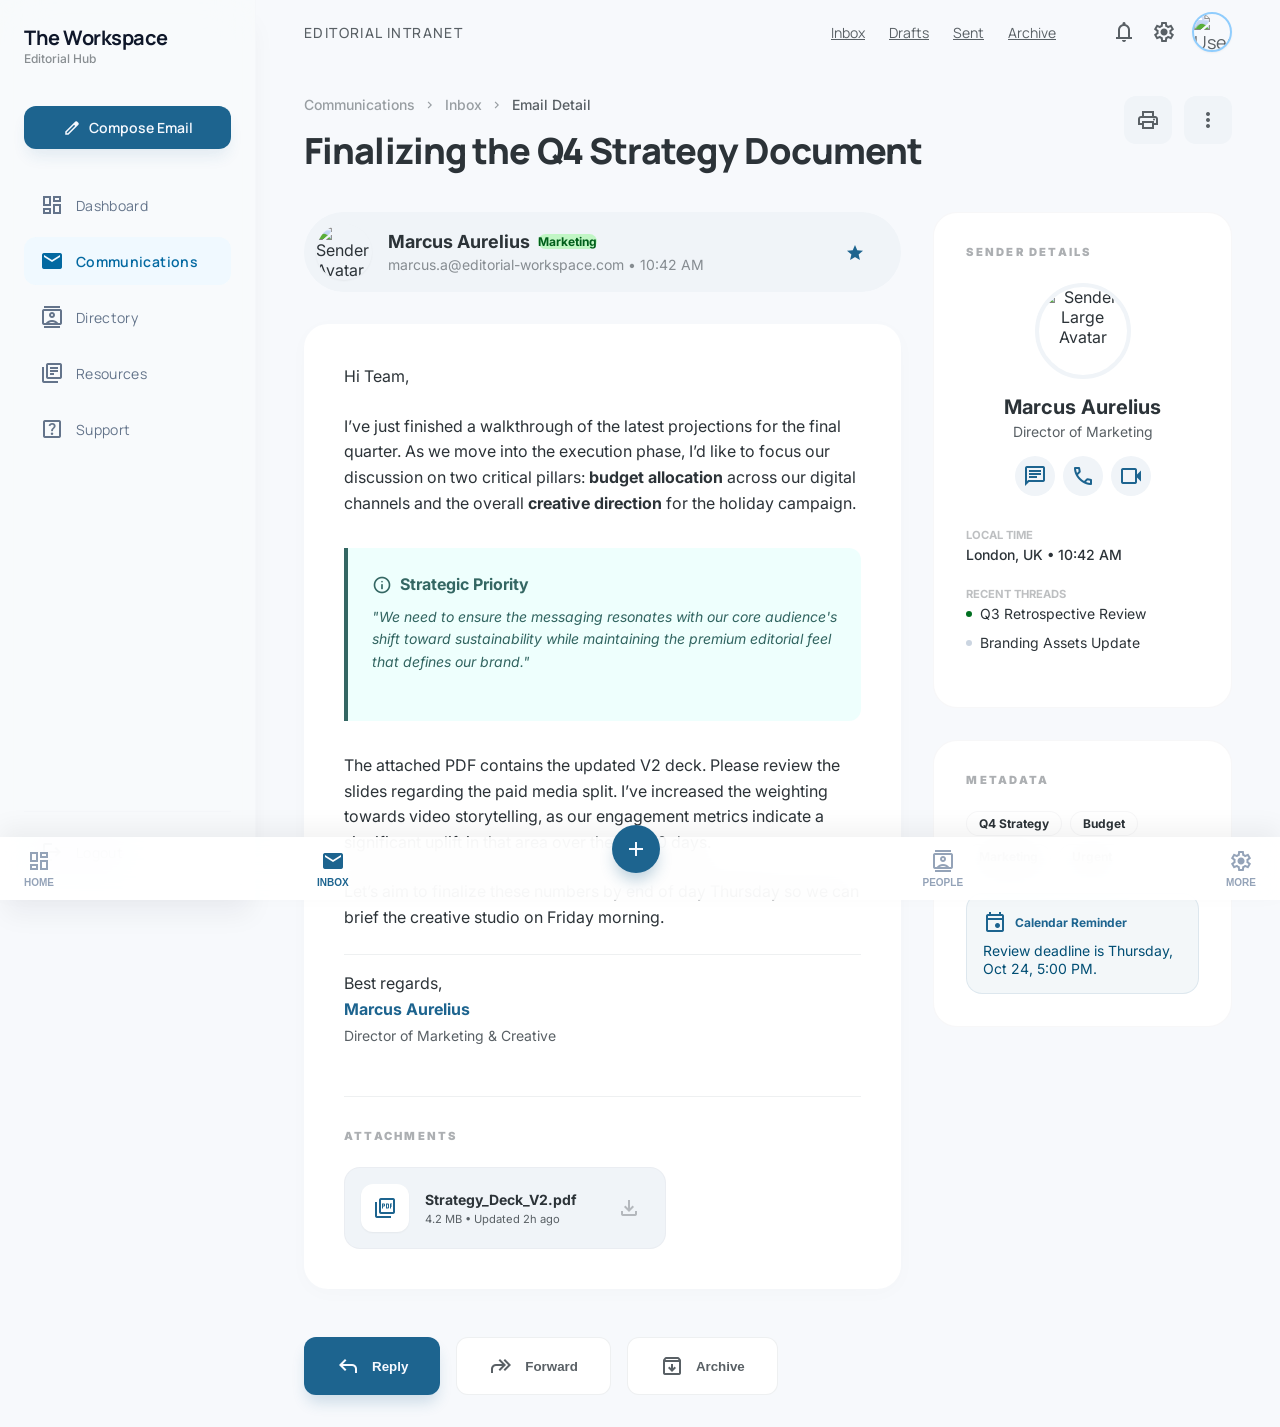
==== mail/mail.html @ e851409b "mail" ====
<!DOCTYPE html>
<html class="light" lang="en">
<head>
    <meta charset="utf-8" />
    <meta content="width=device-width, initial-scale=1.0" name="viewport" />
    <title>Email Detail - Editorial Intranet</title>
    <!-- Fonts && Icons -->
    <link href="https://fonts.googleapis.com/css2?family=Material+Symbols+Outlined:wght,FILL@100..700,0..1&display=swap" rel="stylesheet" />
    <link href="https://fonts.googleapis.com/css2?family=Inter:wght@400;500;600&family=Manrope:wght@600;700;800&display=swap" rel="stylesheet" />
    <!-- Global Styles & Custom Styles -->
    <link rel="stylesheet" href="../styles.css" />
    <link rel="stylesheet" href="mail.css" />
</head>

<body class="app-body">
    <!-- Replicated Sidebar from Index.html -->
    <aside class="sidebar">
        <div class="sidebar-header">
            <h1 class="sidebar-title">The Workspace</h1>
            <p class="sidebar-subtitle">Editorial Hub</p>
        </div>
        <button class="btn-primary create-new-btn">
            <span class="material-symbols-outlined icon-lg" data-icon="edit">edit</span>
            Compose Email
        </button>
        <nav class="sidebar-nav">
            <a class="nav-item" href="../index.html">
                <span class="material-symbols-outlined" data-icon="dashboard">dashboard</span> Dashboard
            </a>
            <a class="nav-item active" href="#">
                <span class="material-symbols-outlined" data-icon="mail">mail</span> Communications
            </a>
            <a class="nav-item" href="#">
                <span class="material-symbols-outlined" data-icon="contacts">contacts</span> Directory
            </a>
            <a class="nav-item" href="#">
                <span class="material-symbols-outlined" data-icon="library_books">library_books</span> Resources
            </a>
            <a class="nav-item" href="#">
                <span class="material-symbols-outlined" data-icon="help_center">help_center</span> Support
            </a>
        </nav>
        <div class="user-profile" style="border-top: none; padding-top: 1rem; border-top: 1px solid rgba(226, 232, 240, 0.15);">
             <a class="nav-item" href="#" style="width: 100%;">
                <span class="material-symbols-outlined" data-icon="logout">logout</span> Logout
            </a>
        </div>
    </aside>

    <main class="main-content">
        <!-- Replicated TopAppBar from Index.html -->
        <header class="top-nav">
            <div class="breadcrumbs">
                <span class="breadcrumb-item">Editorial Intranet</span>
            </div>
            <div class="top-nav-actions">
                <div class="nav-icons" style="gap: 1.5rem; margin-right: 2rem;">
                    <a class="icon-btn" href="#" style="font-size: 0.875rem;">Inbox</a>
                    <a class="icon-btn" href="#" style="font-size: 0.875rem;">Drafts</a>
                    <a class="icon-btn" href="#" style="font-size: 0.875rem;">Sent</a>
                    <a class="icon-btn" href="#" style="font-size: 0.875rem;">Archive</a>
                </div>
                <div class="nav-icons">
                    <button class="icon-btn">
                        <span class="material-symbols-outlined" data-icon="notifications">notifications</span>
                    </button>
                    <button class="icon-btn">
                        <span class="material-symbols-outlined" data-icon="settings">settings</span>
                    </button>
                    <img alt="User profile" class="avatar" src="https://lh3.googleusercontent.com/aida-public/[base64]" style="border: 2px solid var(--primary-container);" />
                </div>
            </div>
        </header>

        <div class="email-detail-canvas">
            <!-- Editorial Header / Breadcrumb -->
            <div class="email-page-header">
                <div>
                    <nav class="email-breadcrumb">
                        <span>Communications</span>
                        <span class="material-symbols-outlined" data-icon="chevron_right">chevron_right</span>
                        <a href="../correo/correo.html" style="color: inherit; text-decoration: none;">Inbox</a>
                        <span class="material-symbols-outlined" data-icon="chevron_right">chevron_right</span>
                        <span style="color: var(--on-surface-variant)">Email Detail</span>
                    </nav>
                    <h1 class="email-title" id="dyn-subject">Loading...</h1>
                </div>
                <div class="email-actions-top">
                    <button class="btn-icon">
                        <span class="material-symbols-outlined" data-icon="print">print</span>
                    </button>
                    <button class="btn-icon">
                        <span class="material-symbols-outlined" data-icon="more_vert">more_vert</span>
                    </button>
                </div>
            </div>

            <!-- Main Email Content (Bento Style) -->
            <div class="email-layout-grid">
                <!-- Left: Email Body & Conversation -->
                <div class="email-main-column">
                    <!-- Sender Identity Card -->
                    <div class="sender-mini-card">
                        <img alt="Sender Avatar" class="sender-avatar" id="dyn-mini-avatar" src="" />
                        <div class="sender-mini-info">
                            <div class="sender-mini-header">
                                <p class="sender-mini-name" id="dyn-mini-name"></p>
                                <span class="badge" id="dyn-mini-badge"></span>
                            </div>
                            <p class="sender-mini-meta" id="dyn-mini-meta"></p>
                        </div>
                        <button class="btn-star">
                            <span class="material-symbols-outlined" data-icon="star" data-weight="fill" style="font-variation-settings: 'FILL' 1;">star</span>
                        </button>
                    </div>

                    <!-- Message Body -->
                    <div class="msg-body-container">
                        <div class="msg-content" id="dyn-content">
                            <!-- Dynamic Content -->
                        </div>

                        <!-- Attachments (Hidden by default, shown if hasAttachment) -->
                        <div class="msg-attachments-section" id="dyn-attachments" style="display: none;">
                            <h3 class="attachments-title">Attachments</h3>
                            <div class="attachment-card">
                                <div class="attachment-icon-bg">
                                    <span class="material-symbols-outlined text-primary" id="dyn-attach-icon">picture_as_pdf</span>
                                </div>
                                <div class="attachment-info">
                                    <p class="name" id="dyn-attach-name">Document.pdf</p>
                                    <p class="meta" id="dyn-attach-meta">0 MB</p>
                                </div>
                                <button class="btn-download">
                                    <span class="material-symbols-outlined" data-icon="download">download</span>
                                </button>
                            </div>
                        </div>
                    </div>

                    <!-- Quick Actions -->
                    <div class="action-buttons-group">
                        <button class="btn-action-primary">
                            <span class="material-symbols-outlined" data-icon="reply">reply</span> Reply
                        </button>
                        <button class="btn-action-secondary">
                            <span class="material-symbols-outlined" data-icon="forward">forward</span> Forward
                        </button>
                        <button class="btn-action-danger">
                            <span class="material-symbols-outlined" data-icon="archive">archive</span> Archive
                        </button>
                    </div>
                </div>

                <!-- Right: Contextual Info -->
                <div class="email-side-column">
                    <!-- Contact Quick Card -->
                    <div class="sidebar-card">
                        <h3 class="sidebar-card-title">Sender Details</h3>
                        <div class="sender-detailed-header">
                            <img alt="Sender Large Avatar" class="sender-large-avatar" id="dyn-large-avatar" src="" />
                            <h2 class="sender-detailed-name" id="dyn-large-name"></h2>
                            <p class="sender-detailed-role" id="dyn-large-role"></p>
                            <div class="contact-quick-actions">
                                <button class="contact-btn"><span class="material-symbols-outlined" data-icon="chat">chat</span></button>
                                <button class="contact-btn"><span class="material-symbols-outlined" data-icon="call">call</span></button>
                                <button class="contact-btn"><span class="material-symbols-outlined" data-icon="videocam">videocam</span></button>
                            </div>
                        </div>

                        <div>
                            <div class="info-block">
                                <p class="info-block-label">Local Time</p>
                                <p class="info-block-value" id="dyn-full-time"></p>
                            </div>
                            <div class="info-block">
                                <p class="info-block-label">Recent Threads</p>
                                <ul class="threads-list">
                                    <li class="thread-item">
                                        <span class="thread-dot active"></span> Q3 Retrospective Review
                                    </li>
                                    <li class="thread-item">
                                        <span class="thread-dot inactive"></span> Branding Assets Update
                                    </li>
                                </ul>
                            </div>
                        </div>
                    </div>

                    <!-- Tags & Metadata Card -->
                    <div class="sidebar-card">
                        <h3 class="sidebar-card-title">Metadata</h3>
                        <div class="metadata-tags-container" id="dyn-tags-container">
                            <!-- Dynamic tags -->
                        </div>
                        <div class="calendar-reminder" id="dyn-reminder" style="display: none;">
                            <p class="calendar-reminder-header">
                                <span class="material-symbols-outlined" data-icon="event">event</span> Calendar Reminder
                            </p>
                            <p class="calendar-reminder-text" id="dyn-reminder-text">
                            </p>
                        </div>
                    </div>
                </div>
            </div>
        </div>
    </main>

    <!-- Bottom Navigation (Mobile Only) -->
    <nav class="mobile-nav">
        <button class="mobile-nav-btn">
            <span class="material-symbols-outlined" data-icon="dashboard">dashboard</span>
            <span class="mobile-nav-label">Home</span>
        </button>
        <button class="mobile-nav-btn active">
            <span class="material-symbols-outlined" data-icon="mail" data-weight="fill" style="font-variation-settings: 'FILL' 1;">mail</span>
            <span class="mobile-nav-label">Inbox</span>
        </button>
        <button class="fab-center">
            <span class="material-symbols-outlined" data-icon="add">add</span>
        </button>
        <button class="mobile-nav-btn">
            <span class="material-symbols-outlined" data-icon="contacts">contacts</span>
            <span class="mobile-nav-label">People</span>
        </button>
        <button class="mobile-nav-btn">
            <span class="material-symbols-outlined" data-icon="settings">settings</span>
            <span class="mobile-nav-label">More</span>
        </button>
    </nav>
    
    <script>
        // Database of emails derived from correo.html
        const emails = [
            {
                id: 1,
                sender: "Marcus Aurelius",
                role: "Director of Marketing",
                badge: "Marketing",
                badgeClass: "badge-marketing",
                subject: "Finalizing the Q4 Strategy Document",
                time: "10:42 AM",
                fullTime: "London, UK • 10:42 AM",
                email: "marcus.a@editorial-workspace.com",
                avatar: "https://lh3.googleusercontent.com/aida-public/[base64]",
                largeAvatar: "https://lh3.googleusercontent.com/aida-public/[base64]",
                content: `<p>Hi Team,</p><p>I’ve just finished a walkthrough of the latest projections for the final quarter. As we move into the execution phase, I’d like to focus our discussion on two critical pillars: <strong>budget allocation</strong> across our digital channels and the overall <strong>creative direction</strong> for the holiday campaign.</p><div class="msg-callout"><h4 class="msg-callout-title"><span class="material-symbols-outlined" data-icon="info">info</span>Strategic Priority</h4><p class="msg-callout-text">"We need to ensure the messaging resonates with our core audience's shift toward sustainability while maintaining the premium editorial feel that defines our brand."</p></div><p>The attached PDF contains the updated V2 deck. Please review the slides regarding the paid media split. I’ve increased the weighting towards video storytelling, as our engagement metrics indicate a significant uplift in that area over the last 30 days.</p><p>Let’s aim to finalize these numbers by end of day Thursday so we can brief the creative studio on Friday morning.</p><p class="msg-signature">Best regards,<br /><span style="font-weight: 700; color: var(--primary);">Marcus Aurelius</span><br /><span style="font-size: 0.875rem; color: var(--on-surface-variant);">Director of Marketing &amp; Creative</span></p>`,
                hasAttachment: true,
                attachmentIcon: "picture_as_pdf",
                attachmentName: "Strategy_Deck_V2.pdf",
                attachmentMeta: "4.2 MB • Updated 2h ago",
                tags: ["Q4 Strategy", "Budget", "Marketing", "Urgent"],
                reminder: "Review deadline is Thursday, Oct 24, 5:00 PM."
            },
            {
                id: 2,
                sender: "Sarah Lansing",
                role: "HR Manager",
                badge: "Human Resources",
                badgeClass: "badge-hr",
                subject: "Quarterly Performance Review Schedule",
                time: "Yesterday, 4:20 PM",
                fullTime: "New York, US • Yesterday",
                email: "sarah.l@editorial-workspace.com",
                avatar: "https://lh3.googleusercontent.com/aida-public/[base64]",
                largeAvatar: "https://lh3.googleusercontent.com/aida-public/[base64]",
                content: `<p>Hi everyone,</p><p>Please make sure you've filled out your self-assessment forms by the end of the week. Link is in the portal under employees. We want to make sure everyone has enough time to address their goals and accomplishments from the last quarter before we set up individual 1-on-1s.</p><p class="msg-signature">Thanks,<br /><span style="font-weight: 700; color: var(--primary);">Sarah Lansing</span><br /></p>`,
                hasAttachment: false,
                tags: ["HR", "Reviews", "Mandatory"],
                reminder: "Self-assessment due this Friday."
            },
            {
                id: 3,
                sender: "David Kim",
                role: "Lead Engineer",
                badge: "Engineering",
                badgeClass: "badge-eng",
                subject: "Security patch deployed to staging",
                time: "Oct 24",
                fullTime: "San Francisco, US • Oct 24",
                email: "david.k@editorial-workspace.com",
                avatar: "https://lh3.googleusercontent.com/aida-public/[base64]",
                largeAvatar: "https://lh3.googleusercontent.com/aida-public/[base64]",
                content: `<p>Team,</p><p>The critical vulnerability identified in the auth module has been addressed. Please test your respective modules in the staging environment before midnight. The deployment to production is planned for tomorrow morning.</p><div class="msg-callout" style="background-color: rgba(250, 116, 111, 0.1); border-left-color: var(--error);"><h4 class="msg-callout-title" style="color: var(--error);"><span class="material-symbols-outlined" data-icon="warning">warning</span>Critical Priority</h4><p class="msg-callout-text" style="color: #6e0a12;">"Any modules failing tests in staging will delay the production release."</p></div><p class="msg-signature">Best,<br /><span style="font-weight: 700; color: var(--primary);">David Kim</span><br /></p>`,
                hasAttachment: false,
                tags: ["Security", "Staging", "Deployment", "Urgent"],
                reminder: "Test staging environment by midnight."
            },
            {
                id: 4,
                sender: "Jane Thompson",
                role: "Head of Operations",
                badge: "Operations",
                badgeClass: "badge-ops",
                subject: "Office renovation update for next week",
                time: "Oct 23",
                fullTime: "London, UK • Oct 23",
                email: "jane.t@editorial-workspace.com",
                avatar: "https://lh3.googleusercontent.com/aida-public/[base64]",
                largeAvatar: "https://lh3.googleusercontent.com/aida-public/[base64]",
                content: `<p>Hello,</p><p>Floor 4 will be partially inaccessible starting Monday morning due to the new layout plan implementation. Please check the seating plan attached to see where your temporary workstation will be located during the week.</p><p class="msg-signature">Thanks for your patience,<br /><span style="font-weight: 700; color: var(--primary);">Jane Thompson</span><br /></p>`,
                hasAttachment: true,
                attachmentIcon: "map",
                attachmentName: "Seating_Plan_Floor4.pdf",
                attachmentMeta: "1.8 MB",
                tags: ["Operations", "Office", "Facilities"],
                reminder: "Check temporary workstation assignment."
            }
        ];

        // Read the "id" from the query params, default to 1
        const urlParams = new URLSearchParams(window.location.search);
        const emailId = parseInt(urlParams.get('id')) || 1;
        
        // Find the matching email or fallback to the first one
        const email = emails.find(e => e.id === emailId) || emails[0];

        // Populate DOM Elements
        document.getElementById('dyn-subject').innerText = email.subject;
        document.title = email.subject + " - Editorial Intranet";

        // Mini Sender Card
        document.getElementById('dyn-mini-avatar').src = email.avatar;
        document.getElementById('dyn-mini-name').innerText = email.sender;
        const miniBadge = document.getElementById('dyn-mini-badge');
        miniBadge.className = "badge " + email.badgeClass;
        miniBadge.innerText = email.badge;
        document.getElementById('dyn-mini-meta').innerText = email.email + " • " + email.time;

        // Content
        document.getElementById('dyn-content').innerHTML = email.content;

        // Attachments
        const attachmentsSection = document.getElementById('dyn-attachments');
        if (email.hasAttachment) {
            attachmentsSection.style.display = "block";
            document.getElementById('dyn-attach-icon').innerText = email.attachmentIcon;
            document.getElementById('dyn-attach-name').innerText = email.attachmentName;
            document.getElementById('dyn-attach-meta').innerText = email.attachmentMeta;
        } else {
            attachmentsSection.style.display = "none";
        }

        // Detailed Right Column
        document.getElementById('dyn-large-avatar').src = email.largeAvatar;
        document.getElementById('dyn-large-name').innerText = email.sender;
        document.getElementById('dyn-large-role').innerText = email.role;
        document.getElementById('dyn-full-time').innerText = email.fullTime;

        // Tags
        const tagsContainer = document.getElementById('dyn-tags-container');
        tagsContainer.innerHTML = '';
        email.tags.forEach(t => {
            const span = document.createElement('span');
            span.className = 'tag-pill';
            span.innerText = t;
            tagsContainer.appendChild(span);
        });

        // Reminders
        const reminderCard = document.getElementById('dyn-reminder');
        if (email.reminder) {
            reminderCard.style.display = "block";
            document.getElementById('dyn-reminder-text').innerText = email.reminder;
        } else {
            reminderCard.style.display = "none";
        }
    </script>
</body>
</html>
---- styles.css ----
:root {
    --on-primary: #f6f9ff;
    --primary: #1d648f;
    --background: #f7f9fc;
    --on-surface: #2c3338;
    --on-surface-variant: #596065;
    --surface-container-low: #f0f4f8;
    --surface-container-lowest: #ffffff;
    --surface-container: #e9eef3;
    --surface-container-highest: #dce3e9;
    --outline-variant: #abb3b9;
    --error: #a83836;
    --on-error: #fff7f6;
    --error-container: #fa746f;
    --secondary: #006f20;
    --secondary-container: #93f993;
    --on-secondary-container: #005f1b;
    --tertiary: #346763;
    --tertiary-container: #c8fef8;
    --on-tertiary-container: #316460;
    --primary-container: #90cdfd;

    --font-headline: 'Manrope', sans-serif;
    --font-body: 'Inter', sans-serif;
}

* {
    box-sizing: border-box;
    margin: 0;
    padding: 0;
}

body.app-body {
    background-color: var(--background);
    color: var(--on-surface);
    font-family: var(--font-body);
    -webkit-font-smoothing: antialiased;
    -moz-osx-font-smoothing: grayscale;
}

/* Material Symbols */
.material-symbols-outlined {
    font-variation-settings: 'FILL' 0, 'wght' 400, 'GRAD' 0, 'opsz' 24;
    vertical-align: middle;
}

/* Typography Utilities */
.text-error { color: var(--error); }
.text-secondary { color: var(--secondary); }
.text-primary { color: var(--primary); }
.text-on-surface { color: var(--on-surface); }
.text-neutral { color: var(--on-surface-variant); }

.icon-error { background-color: rgba(250, 116, 111, 0.2); color: var(--error); }
.icon-primary { background-color: rgba(144, 205, 253, 0.2); color: var(--primary); }
.icon-lg { font-size: 1.125rem; }

/* Buttons */
.btn-primary {
    background-color: var(--primary);
    color: var(--on-primary);
    padding: 0.75rem 1.5rem;
    border-radius: 1rem;
    font-family: var(--font-headline);
    font-weight: 600;
    font-size: 0.875rem;
    display: flex;
    align-items: center;
    gap: 0.5rem;
    border: none;
    cursor: pointer;
    box-shadow: 0 10px 15px -3px rgba(29, 100, 143, 0.1);
    transition: all 0.2s;
}
.btn-primary:hover { opacity: 0.9; box-shadow: 0 10px 15px -3px rgba(29, 100, 143, 0.2); }
.btn-primary:active { transform: scale(0.95); }

.create-new-btn {
    width: 100%;
    justify-content: center;
    border-radius: 0.75rem;
    margin-bottom: 2rem;
}

/* Sidebar Component */
.sidebar {
    height: 100vh;
    width: 16rem;
    position: fixed;
    left: 0;
    top: 0;
    background-color: rgba(248, 250, 252, 0.8);
    backdrop-filter: blur(24px);
    -webkit-backdrop-filter: blur(24px);
    display: flex;
    flex-direction: column;
    padding: 1.5rem;
    border-right: 1px solid rgba(226, 232, 240, 0.15);
    box-shadow: 0 20px 25px -5px rgba(15, 23, 42, 0.05);
    z-index: 50;
}
@media (prefers-color-scheme: dark) {
    .sidebar { background-color: rgba(15, 23, 42, 0.8); border-right-color: rgba(30, 41, 59, 0.15); }
    .sidebar-title { color: #ffffff !important; }
}

.sidebar-header { margin-bottom: 2.5rem; }
.sidebar-title { font-size: 1.25rem; font-weight: 700; letter-spacing: -0.025em; color: #0f172a; font-family: var(--font-headline); }
.sidebar-subtitle { font-size: 0.75rem; color: var(--on-surface-variant); font-weight: 500; opacity: 0.7; }

.sidebar-nav { flex: 1; display: flex; flex-direction: column; gap: 0.5rem; }
.nav-item {
    display: flex; align-items: center; gap: 0.75rem; padding: 0.75rem 1rem; border-radius: 0.75rem;
    text-decoration: none; font-family: var(--font-headline); font-size: 0.875rem; letter-spacing: 0.025em;
    transition: background-color 0.2s, color 0.2s;
}
.nav-item.active {
    color: #0369a1; font-weight: 600; background-color: #f0f9ff;
}
.nav-item.active .material-symbols-outlined { font-variation-settings: 'FILL' 1; }
.nav-item:not(.active) { color: #64748b; }
.nav-item:not(.active):hover { background-color: #f0f9ff; }

@media (prefers-color-scheme: dark) {
    .nav-item.active { color: #38bdf8; background-color: rgba(12, 74, 110, 0.3); }
    .nav-item:not(.active) { color: #94a3b8; }
    .nav-item:not(.active):hover { background-color: rgba(12, 74, 110, 0.3); }
}

.user-profile {
    margin-top: auto; padding-top: 1.5rem; display: flex; align-items: center; gap: 0.75rem; border-top: 1px solid #f1f5f9;
}
.avatar { width: 2.5rem; height: 2.5rem; border-radius: 9999px; object-fit: cover; box-shadow: 0 1px 2px 0 rgba(0,0,0,0.05); }
.user-info { overflow: hidden; }
.user-name { font-size: 0.875rem; font-weight: 700; color: #0f172a; white-space: nowrap; overflow: hidden; text-overflow: ellipsis; }
.user-role { font-size: 0.75rem; color: var(--on-surface-variant); white-space: nowrap; overflow: hidden; text-overflow: ellipsis; }

/* Main Content Area */
.main-content { margin-left: 16rem; min-height: 100vh; }

.top-nav {
    width: 100%; height: 4rem; position: sticky; top: 0; z-index: 40; background-color: transparent;
    display: flex; justify-content: space-between; align-items: center; padding: 0 3rem;
    font-family: var(--font-headline); font-size: 1.125rem;
}
.breadcrumbs { display: flex; align-items: center; gap: 1rem; }
.breadcrumb-item { color: var(--on-surface-variant); font-size: 0.875rem; font-weight: 500; letter-spacing: 0.1em; text-transform: uppercase; }
.breadcrumb-separator { width: 0.25rem; height: 0.25rem; border-radius: 9999px; background-color: var(--outline-variant); }
.breadcrumb-current { color: var(--primary); font-weight: 700; }

.top-nav-actions { display: flex; align-items: center; gap: 1.5rem; }
.search-bar-wrapper { position: relative; display: flex; align-items: center; }
.search-icon { position: absolute; left: 0.75rem; color: var(--on-surface-variant); font-size: 1.25rem; }
.search-input {
    background-color: var(--surface-container-low); border: none; border-radius: 9999px;
    padding: 0.5rem 1rem 0.5rem 2.5rem; font-size: 0.875rem; width: 16rem; transition: all 0.2s; outline: none;
}
.search-input:focus { box-shadow: 0 0 0 2px rgba(29, 100, 143, 0.2); }
.nav-icons { display: flex; align-items: center; gap: 1rem; color: var(--on-surface-variant); }
.icon-btn { background: none; border: none; cursor: pointer; color: inherit; transition: color 0.15s, transform 0.1s; }
.icon-btn:hover { color: var(--primary); }
.icon-btn:active { transform: scale(0.95); }

/* Dashboard layout */
.dashboard-container { padding: 2rem 3rem; }
.welcome-section { margin-bottom: 3rem; }
.welcome-title { font-size: 3rem; font-weight: 800; font-family: var(--font-headline); letter-spacing: -0.025em; color: var(--on-background); margin-bottom: 0.5rem; }
.welcome-subtitle { color: var(--on-surface-variant); font-size: 1.125rem; font-weight: 500; opacity: 0.8; }

.bento-grid {
    display: grid;
    grid-template-columns: repeat(12, minmax(0, 1fr));
    gap: 2rem;
}

.bento-card {
    background-color: var(--surface-container-low);
    border-radius: 1.5rem;
    padding: 2rem;
    position: relative;
    overflow: hidden;
    display: flex;
    flex-direction: column;
}

.cybersecurity-card { grid-column: span 12 / span 12; min-height: 400px; justify-content: space-between; }
@media (min-width: 1024px) {
    .cybersecurity-card { grid-column: span 8 / span 8; }
    .calendar-card { grid-column: span 4 / span 4; box-shadow: 0 20px 25px -5px rgba(15, 23, 42, 0.05); }
    .inbox-card { grid-column: span 7 / span 7; box-shadow: 0 20px 25px -5px rgba(15, 23, 42, 0.05); }
    .tasks-card { grid-column: span 5 / span 5; }
}

/* Card components */
.card-content-front { position: relative; z-index: 10; width: 100%; height: 100%; display: flex; flex-direction: column; }
.card-header-split { display: flex; justify-content: space-between; align-items: flex-start; margin-bottom: 2rem; }
.card-title { font-size: 1.875rem; font-weight: 700; font-family: var(--font-headline); }
.card-title-sm { font-size: 1.25rem; font-weight: 700; font-family: var(--font-headline); }

/* Badges */
.badge { font-size: 0.75rem; font-weight: 700; border-radius: 9999px; }
.badge-admin { background-color: var(--tertiary-container); color: var(--on-tertiary-container); padding: 0.25rem 0.75rem; text-transform: uppercase; letter-spacing: 0.05em; margin-bottom: 0.75rem; display: inline-block; }
.badge-date { color: var(--primary); padding: 0.25rem 0.75rem; background-color: rgba(144, 205, 253, 0.2); }
.badge-error { background-color: var(--error); color: var(--on-error); font-size: 0.625rem; padding: 0.125rem 0.5rem; }
.badge-priority-high { background-color: rgba(250, 116, 111, 0.2); color: var(--error); padding: 0.125rem 0.5rem; text-transform: uppercase; letter-spacing: 0.1em; font-size: 0.625rem; }
.badge-priority-medium { background-color: rgba(144, 205, 253, 0.2); color: var(--primary); padding: 0.125rem 0.5rem; text-transform: uppercase; letter-spacing: 0.1em; font-size: 0.625rem; }
.badge-priority-low { background-color: rgba(147, 249, 147, 0.2); color: var(--secondary); padding: 0.125rem 0.5rem; text-transform: uppercase; letter-spacing: 0.1em; font-size: 0.625rem; }

/* Cybersecurity widget stats */
.stats-grid { display: grid; grid-template-columns: repeat(3, minmax(0, 1fr)); gap: 2rem; margin-bottom: 2.5rem; }
.stat-box { background-color: var(--surface-container-lowest); padding: 1.5rem; border-radius: 1rem; box-shadow: 0 1px 2px 0 rgba(0,0,0,0.05); }
.stat-label { font-size: 0.75rem; font-weight: 700; color: var(--on-surface-variant); text-transform: uppercase; margin-bottom: 0.5rem; }
.stat-value-wrapper { display: flex; align-items: flex-end; gap: 0.75rem; }
.stat-val { font-size: 2.25rem; font-weight: 700; line-height: 1; }
.stat-trend { font-size: 0.75rem; font-weight: 600; margin-bottom: 0.25rem; display: flex; align-items: center; }
.trend-error { color: var(--error); }
.trend-success { color: var(--secondary); }
.trend-neutral { color: var(--on-surface-variant); }
.stat-icon { font-size: 0.875rem; margin-right: 0.125rem; }

.section-label { font-size: 0.875rem; font-weight: 700; color: var(--on-surface-variant); text-transform: uppercase; letter-spacing: 0.1em; margin-bottom: 1rem; }
.traps-list { background-color: rgba(255, 255, 255, 0.5); border-radius: 1rem; overflow: hidden; }
.trap-item { display: flex; align-items: center; justify-content: space-between; padding: 1rem; border-bottom: 1px solid var(--surface-container); transition: background-color 0.2s; cursor: pointer; }
.trap-item:hover { background-color: var(--surface-container-lowest); }
.trap-item:last-child { border-bottom: none; }
.trap-info { display: flex; align-items: center; gap: 1rem; }
.trap-icon { width: 2.5rem; height: 2.5rem; border-radius: 9999px; display: flex; align-items: center; justify-content: center; }
.trap-name { font-weight: 700; font-size: 0.875rem; }
.trap-target { font-size: 0.75rem; color: var(--on-surface-variant); }
.trap-stats { text-align: right; }
.trap-clicks { font-size: 0.875rem; font-weight: 700; }
.progress-bar { width: 6rem; height: 0.375rem; background-color: var(--surface-container); border-radius: 9999px; margin-top: 0.25rem; }
.progress { height: 100%; border-radius: 9999px; }
.progress-high { width: 75%; background-color: var(--error); }
.progress-low { width: 25%; background-color: var(--primary); }

.aesthetic-blur { position: absolute; right: -5rem; bottom: -5rem; width: 20rem; height: 20rem; background-color: rgba(29, 100, 143, 0.05); border-radius: 9999px; filter: blur(48px); }

/* Events list */
.events-list { flex: 1; display: flex; flex-direction: column; gap: 1.5rem; }
.event-item { position: relative; padding-left: 1.5rem; border-left: 2px solid; }
.event-primary { border-color: var(--primary); }
.event-secondary { border-color: var(--secondary-container); }
.event-tertiary { border-color: var(--tertiary-container); }
.event-time { font-size: 0.75rem; font-weight: 700; margin-bottom: 0.25rem; }
.event-title { font-weight: 700; color: var(--on-surface); }
.event-location { font-size: 0.75rem; color: var(--on-surface-variant); }
.btn-outline {
    margin-top: 2rem; width: 100%; padding: 0.75rem; background: transparent; border: 2px solid var(--surface-container-highest);
    border-radius: 1rem; font-size: 0.875rem; font-weight: 700; color: var(--on-surface-variant); cursor: pointer; transition: background-color 0.2s;
}
.btn-outline:hover { background-color: var(--surface-container-low); }

/* Inbox */
.header-group { display: flex; align-items: center; gap: 0.75rem; }
.header-actions { display: flex; gap: 0.5rem; }
.icon-circle-btn { width: 2rem; height: 2rem; border-radius: 9999px; background-color: var(--surface-container-low); border: none; display: flex; align-items: center; justify-content: center; color: var(--on-surface-variant); cursor: pointer; }
.emails-list { display: flex; flex-direction: column; gap: 0.25rem; }
.email-item { display: flex; align-items: center; gap: 1rem; padding: 1rem; border-radius: 1rem; cursor: pointer; transition: background-color 0.2s; }
.email-item:hover { background-color: var(--surface-container-low); }
.email-read { opacity: 0.6; }
.email-avatar, .email-initials { width: 2.5rem; height: 2.5rem; border-radius: 9999px; object-fit: cover; }
.email-initials { display: flex; align-items: center; justify-content: center; font-weight: 700; font-size: 0.75rem; }
.initial-secondary { background-color: var(--secondary-container); color: var(--on-secondary-container); }
.initial-neutral { background-color: var(--surface-container-highest); color: var(--on-surface-variant); }
.email-content { flex: 1; min-width: 0; }
.email-header { display: flex; justify-content: space-between; align-items: center; margin-bottom: 0.125rem; }
.email-sender { font-weight: 700; font-size: 0.875rem; color: var(--on-surface); }
.email-time { font-size: 0.75rem; color: var(--on-surface-variant); }
.email-subject { font-size: 0.875rem; font-weight: 600; white-space: nowrap; overflow: hidden; text-overflow: ellipsis; }
.email-snippet { font-size: 0.75rem; color: var(--on-surface-variant); white-space: nowrap; overflow: hidden; text-overflow: ellipsis; }

/* Tasks */
.btn-text { color: var(--primary); font-size: 0.875rem; font-weight: 700; display: flex; align-items: center; gap: 0.25rem; border: none; background: transparent; cursor: pointer; }
.tasks-list { flex: 1; display: flex; flex-direction: column; gap: 1rem; }
.task-item { display: flex; align-items: flex-start; gap: 1rem; background-color: var(--surface-container-lowest); padding: 1rem; border-radius: 1rem; box-shadow: 0 1px 2px 0 rgba(0,0,0,0.05); border: 1px solid transparent; transition: border-color 0.2s; }
.task-item:hover { border-color: rgba(29, 100, 143, 0.1); }
.task-item:hover .checkbox { border-color: var(--primary); }
.checkbox { margin-top: 0.25rem; width: 1.25rem; height: 1.25rem; border-radius: 0.25rem; border: 2px solid rgba(29, 100, 143, 0.2); cursor: pointer; transition: border-color 0.2s; }
.task-content { flex: 1; }
.task-header { display: flex; justify-content: space-between; align-items: flex-start; margin-bottom: 0.25rem; }
.task-name { font-weight: 700; font-size: 0.875rem; }
.task-meta { font-size: 0.75rem; color: var(--on-surface-variant); }

/* --- INBOX SPECIFIC STYLES --- */
.inbox-canvas { padding: 2rem 3rem; }
.inbox-container { max-width: 64rem; margin: 0 auto; display: flex; flex-direction: column; gap: 2rem; }

.inbox-banner { display: flex; align-items: flex-end; justify-content: space-between; }
.inbox-title { font-size: 2.25rem; font-family: var(--font-headline); font-weight: 800; color: var(--on-surface); letter-spacing: -0.025em; margin-bottom: 0.5rem; }
.inbox-subtitle { color: var(--on-surface-variant); font-family: var(--font-body); font-size: 1rem; }
.unread-count { color: var(--primary); font-weight: 700; }

.filter-tabs { display: flex; align-items: center; gap: 0.5rem; padding: 0.375rem; background-color: var(--surface-container-low); border-radius: 1rem; width: fit-content; }
.filter-tab { padding: 0.5rem 1.5rem; border-radius: 0.75rem; font-size: 0.875rem; font-weight: 600; border: none; background: transparent; color: var(--on-surface-variant); cursor: pointer; transition: all 0.2s; }
.filter-tab:hover:not(.active) { color: var(--on-surface); }
.filter-tab.active { background-color: white; color: var(--primary); font-weight: 700; box-shadow: 0 1px 2px 0 rgba(0,0,0,0.05); border: 1px solid rgba(29,100,143,0.1); }

.message-list-full { display: grid; grid-template-columns: 1fr; gap: 1rem; }
.msg-card {
    background-color: var(--surface-container-lowest); padding: 1.5rem; border-radius: 2rem; box-shadow: 0 8px 32px rgba(0,0,0,0.02); border: 1px solid transparent; transition: all 0.2s; cursor: pointer; position: relative;
}
.msg-card:hover { border-color: rgba(226, 232, 240, 1); }
.msg-card:has(.unread) { border-color: rgba(29, 100, 143, 0.05); }
.msg-card:has(.unread):hover { border-color: rgba(29, 100, 143, 0.2); }

.message-inner { display: flex; gap: 1.5rem; align-items: flex-start; }
.message-avatar { width: 3.5rem; height: 3.5rem; border-radius: 1rem; object-fit: cover; }
.message-details { flex: 1; min-width: 0; }
.msg-header { display: flex; justify-content: space-between; align-items: flex-start; margin-bottom: 0.25rem; }
.msg-meta-left { display: flex; align-items: center; gap: 0.5rem; }
.msg-sender { font-weight: 700; color: var(--on-surface); font-size: 1rem; }

.msg-badge { font-size: 0.625rem; padding: 0.125rem 0.5rem; border-radius: 9999px; font-weight: 700; text-transform: uppercase; letter-spacing: 0.05em; }
.badge-marketing { background-color: rgba(147, 249, 147, 0.5); color: var(--on-secondary-container); }
.badge-hr { background-color: var(--surface-container-highest); color: var(--on-surface-variant); }
.badge-eng { background-color: rgba(147, 249, 147, 0.5); color: var(--on-secondary-container); }
.badge-ops { background-color: var(--surface-container-highest); color: var(--on-surface-variant); }

.msg-time { font-size: 0.75rem; color: var(--on-surface-variant); }
.msg-subject { font-family: var(--font-headline); font-weight: 700; font-size: 1.125rem; color: var(--on-surface); margin-bottom: 0.25rem; transition: text-decoration 0.2s; }
.msg-subject.unread { color: var(--primary); }
.msg-card:hover .msg-subject.unread { text-decoration: underline; }

.msg-snippet { color: var(--on-surface-variant); font-size: 0.875rem; display: -webkit-box; -webkit-line-clamp: 1; -webkit-box-orient: vertical; overflow: hidden; max-width: 42rem; }
.msg-attachments { display: flex; align-items: center; gap: 1rem; margin-top: 0.75rem; }

.attachment-pill, .time-pill, .priority-pill { display: flex; align-items: center; gap: 0.375rem; font-size: 0.75rem; border-radius: 9999px; padding: 0.25rem 0.75rem; font-weight: 600; }
.attachment-pill, .time-pill { background-color: var(--surface-container-low); color: var(--on-surface-variant); }
.priority-pill { background-color: rgba(250, 116, 111, 0.1); color: var(--error); font-weight: 700; }
.attachment-pill .material-symbols-outlined, .time-pill .material-symbols-outlined, .priority-pill .material-symbols-outlined { font-size: 0.875rem; }

.clean-inbox-banner { grid-column: span 1; background-color: rgba(137, 207, 240, 0.1); padding: 2rem; border-radius: 2rem; display: flex; align-items: center; justify-content: space-between; }
@media (min-width: 768px) { .clean-inbox-banner { grid-column: span 2 / span 2; } }
.clean-text-wrap { max-width: 20rem; }
.clean-inbox-title { font-family: var(--font-headline); font-weight: 700; font-size: 1.25rem; color: var(--primary); margin-bottom: 0.5rem; }
.clean-inbox-desc { font-size: 0.875rem; color: var(--primary-dim); }
.btn-secondary { padding: 0.75rem 2rem; background-color: #89CFF0; color: var(--primary); font-weight: 700; border-radius: 0.75rem; border: none; cursor: pointer; transition: all 0.2s; }
.btn-secondary:hover { box-shadow: 0 10px 15px -3px rgba(137, 207, 240, 0.3); }

.resolved-stat-box { background-color: white; padding: 2rem; border-radius: 2rem; box-shadow: 0 1px 2px 0 rgba(0,0,0,0.05); display: flex; flex-direction: column; justify-content: center; align-items: center; text-align: center; }
.resolved-icon { width: 3rem; height: 3rem; border-radius: 9999px; background-color: var(--tertiary-container); color: var(--tertiary); display: flex; align-items: center; justify-content: center; margin-bottom: 0.75rem; }
.resolved-number { font-size: 1.5rem; font-weight: 900; color: var(--on-surface); }
.resolved-label { font-size: 0.625rem; text-transform: uppercase; font-weight: 700; color: var(--on-surface-variant); letter-spacing: 0.1em; }

.fab-btn { position: fixed; bottom: 2.5rem; right: 2.5rem; width: 4rem; height: 4rem; border-radius: 9999px; background-color: var(--primary); color: var(--on-primary); border: none; display: flex; align-items: center; justify-content: center; box-shadow: 0 16px 40px rgba(29, 100, 143, 0.3); z-index: 50; cursor: pointer; transition: all 0.2s; }
.fab-btn:hover { transform: scale(1.1); }
---- mail/mail.css ----
/* mail.css */

/* Re-using and extending styles specifically for the Email Detail Page */

.email-detail-canvas {
    padding: 2rem 3rem;
    max-width: 72rem;
    margin: 0 auto;
}

/* Page Header */
.email-page-header {
    display: flex;
    justify-content: space-between;
    align-items: flex-start;
    margin-bottom: 2.5rem;
}

.email-breadcrumb {
    display: flex;
    align-items: center;
    gap: 0.5rem;
    font-size: 0.875rem;
    color: rgba(89, 96, 101, 0.6);
    font-weight: 500;
    margin-bottom: 1rem;
}

.email-breadcrumb span.material-symbols-outlined {
    font-size: 14px;
}

.email-title {
    font-family: var(--font-headline);
    font-size: 2.25rem;
    font-weight: 800;
    color: var(--on-surface);
    letter-spacing: -0.025em;
    line-height: 1.2;
    max-width: 48rem;
}

.email-actions-top {
    display: flex;
    gap: 0.75rem;
}

.email-actions-top .btn-icon {
    width: 3rem;
    height: 3rem;
    border-radius: 0.75rem;
    background-color: var(--surface-container-low);
    color: var(--on-surface-variant);
    display: flex;
    align-items: center;
    justify-content: center;
    border: none;
    cursor: pointer;
    transition: background-color 0.2s;
}

.email-actions-top .btn-icon:hover {
    background-color: var(--surface-container-highest);
}

/* Main Grid Layout */
.email-layout-grid {
    display: grid;
    grid-template-columns: 1fr;
    gap: 2rem;
    align-items: flex-start;
}

@media (min-width: 1024px) {
    .email-layout-grid {
        grid-template-columns: 2fr 1fr;
    }
}

.email-main-column {
    display: flex;
    flex-direction: column;
    gap: 2rem;
}

.email-side-column {
    display: flex;
    flex-direction: column;
    gap: 2rem;
}

/* Sender Mini Card */
.sender-mini-card {
    background-color: var(--surface-container-low);
    border-radius: 9999px;
    padding: 0.75rem;
    display: flex;
    align-items: center;
    gap: 1rem;
}

.sender-mini-card:hover .sender-avatar {
    transform: scale(1.05);
}

.sender-avatar {
    width: 3.5rem;
    height: 3.5rem;
    border-radius: 9999px;
    object-fit: cover;
    box-shadow: 0 1px 2px rgba(0,0,0,0.05);
    transition: transform 0.2s;
}

.sender-mini-info {
    flex-grow: 1;
}

.sender-mini-header {
    display: flex;
    align-items: center;
    gap: 0.5rem;
}

.sender-mini-name {
    font-weight: 700;
    color: var(--on-surface);
    font-size: 1.125rem;
}

.sender-mini-meta {
    font-size: 0.875rem;
    color: rgba(89, 96, 101, 0.7);
    margin-top: 0.25rem;
}

.btn-star {
    margin-right: 1.5rem;
    background: transparent;
    border: none;
    color: var(--primary);
    cursor: pointer;
    display: flex;
    align-items: center;
}

.btn-star .material-symbols-outlined {
    font-size: 1.25rem;
}

/* Message Body Container */
.msg-body-container {
    background-color: var(--surface-container-lowest);
    border-radius: 1.5rem;
    padding: 2.5rem;
    box-shadow: 0 4px 20px rgba(0,0,0,0.02);
}

.msg-content {
    color: var(--on-surface);
    line-height: 1.6;
    font-family: var(--font-body);
}

.msg-content p {
    margin-bottom: 1.5rem;
}

.msg-callout {
    background-color: rgba(200, 254, 248, 0.3);
    border-left: 4px solid var(--tertiary);
    padding: 1.5rem;
    border-radius: 0 0.75rem 0.75rem 0;
    margin: 2rem 0;
}

.msg-callout-title {
    color: var(--tertiary);
    font-weight: 700;
    margin-bottom: 0.5rem;
    display: flex;
    align-items: center;
    gap: 0.5rem;
}

.msg-callout-title .material-symbols-outlined {
    font-size: 1.25rem;
}

.msg-callout-text {
    color: var(--on-tertiary-container);
    font-size: 0.875rem;
    line-height: 1.6;
    font-style: italic;
}

.msg-signature {
    padding-top: 1rem;
    margin-top: 1rem;
    border-top: 1px solid rgba(171, 179, 185, 0.2);
}

/* Attachments */
.msg-attachments-section {
    margin-top: 3rem;
    padding-top: 2rem;
    border-top: 1px solid rgba(171, 179, 185, 0.2);
}

.attachments-title {
    font-size: 0.7rem;
    font-weight: 900;
    text-transform: uppercase;
    letter-spacing: 0.2em;
    color: rgba(89, 96, 101, 0.5);
    margin-bottom: 1.5rem;
}

.attachment-card {
    display: inline-flex;
    align-items: center;
    gap: 1rem;
    padding: 1rem;
    background-color: var(--surface-container-low);
    border-radius: 1rem;
    cursor: pointer;
    border: 1px solid rgba(171, 179, 185, 0.1);
    transition: background-color 0.2s;
}

.attachment-card:hover {
    background-color: var(--surface-container-highest);
}

.attachment-card:hover .attachment-icon-bg {
    background-color: var(--primary-container);
}

.attachment-icon-bg {
    width: 3rem;
    height: 3rem;
    background-color: white;
    border-radius: 0.75rem;
    display: flex;
    align-items: center;
    justify-content: center;
    box-shadow: 0 1px 2px rgba(0,0,0,0.05);
    transition: background-color 0.2s;
}

.attachment-info .name {
    font-weight: 700;
    font-size: 0.875rem;
    color: var(--on-surface);
    margin-bottom: 0.25rem;
}

.attachment-info .meta {
    font-size: 0.7rem;
    color: var(--on-surface-variant);
}

.btn-download {
    margin-left: 1rem;
    background: transparent;
    border: none;
    color: rgba(89, 96, 101, 0.4);
    cursor: pointer;
    padding: 0.5rem;
}

.btn-download:hover {
    color: var(--primary);
}

/* Quick Actions */
.action-buttons-group {
    display: flex;
    flex-wrap: wrap;
    gap: 1rem;
    margin-top: 1rem;
}

.btn-action-primary {
    padding: 1rem 2rem;
    background-color: var(--primary);
    color: var(--on-primary);
    border-radius: 0.75rem;
    font-weight: 700;
    border: none;
    display: flex;
    align-items: center;
    gap: 0.75rem;
    cursor: pointer;
    box-shadow: 0 10px 15px -3px rgba(29, 100, 143, 0.2);
    transition: all 0.2s;
}

.btn-action-primary:hover {
    transform: scale(1.02);
}
.btn-action-primary:active {
    transform: scale(0.98);
}

.btn-action-secondary {
    padding: 1rem 2rem;
    background-color: var(--surface-container-lowest);
    color: var(--on-surface-variant);
    border-radius: 0.75rem;
    font-weight: 700;
    border: 1px solid rgba(171, 179, 185, 0.2);
    display: flex;
    align-items: center;
    gap: 0.75rem;
    cursor: pointer;
    transition: all 0.2s;
}

.btn-action-secondary:hover {
    background-color: var(--surface-container-low);
}
.btn-action-secondary:active {
    transform: scale(0.98);
}

.btn-action-danger {
    padding: 1rem 2rem;
    background-color: var(--surface-container-lowest);
    color: var(--on-surface-variant);
    border-radius: 0.75rem;
    font-weight: 700;
    border: 1px solid rgba(171, 179, 185, 0.2);
    display: flex;
    align-items: center;
    gap: 0.75rem;
    cursor: pointer;
    transition: all 0.2s;
}

.btn-action-danger:hover {
    background-color: rgba(250, 116, 111, 0.1);
    color: var(--error);
    border-color: rgba(168, 56, 54, 0.2);
}
.btn-action-danger:active {
    transform: scale(0.98);
}

/* Sidebar Cards */
.sidebar-card {
    background-color: var(--surface-container-lowest);
    border-radius: 1.5rem;
    padding: 2rem;
    border: 1px solid rgba(171, 179, 185, 0.1);
}

.sidebar-card-title {
    font-size: 0.7rem;
    font-weight: 900;
    text-transform: uppercase;
    letter-spacing: 0.2em;
    color: rgba(89, 96, 101, 0.5);
    margin-bottom: 1.5rem;
}

/* Sender Detailed Card */
.sender-detailed-header {
    text-align: center;
    margin-bottom: 2rem;
}

.sender-large-avatar {
    width: 6rem;
    height: 6rem;
    border-radius: 9999px;
    object-fit: cover;
    margin: 0 auto 1rem auto;
    border: 4px solid var(--surface-container-low);
    display: block;
}

.sender-detailed-name {
    font-size: 1.25rem;
    font-weight: 700;
    color: var(--on-surface);
    margin-bottom: 0.25rem;
}

.sender-detailed-role {
    font-size: 0.875rem;
    color: var(--on-surface-variant);
    margin-bottom: 1rem;
}

.contact-quick-actions {
    display: flex;
    justify-content: center;
    gap: 0.5rem;
}

.contact-btn {
    width: 2.5rem;
    height: 2.5rem;
    border-radius: 9999px;
    background-color: var(--surface-container-low);
    color: var(--primary);
    display: flex;
    align-items: center;
    justify-content: center;
    border: none;
    cursor: pointer;
    transition: background-color 0.2s;
}

.contact-btn:hover {
    background-color: var(--surface-container-highest);
}

.info-block {
    margin-bottom: 1.5rem;
}

.info-block-label {
    font-size: 0.7rem;
    font-weight: 700;
    color: rgba(89, 96, 101, 0.4);
    text-transform: uppercase;
    margin-bottom: 0.25rem;
}

.info-block-value {
    font-size: 0.875rem;
    font-weight: 500;
    color: var(--on-surface);
}

.threads-list {
    list-style: none;
    display: flex;
    flex-direction: column;
    gap: 0.75rem;
}

.thread-item {
    font-size: 0.875rem;
    display: flex;
    align-items: center;
    gap: 0.5rem;
    color: var(--on-surface);
    cursor: pointer;
    transition: color 0.2s;
}

.thread-item:hover {
    color: var(--primary);
}

.thread-dot {
    width: 0.375rem;
    height: 0.375rem;
    border-radius: 9999px;
}
.thread-dot.active {
    background-color: var(--secondary);
}
.thread-dot.inactive {
    background-color: #cbd5e1;
}

/* Metadata Tags card */
.metadata-tags-container {
    display: flex;
    flex-wrap: wrap;
    gap: 0.5rem;
    margin-bottom: 1.5rem;
}

.tag-pill {
    padding: 0.25rem 0.75rem;
    background-color: white;
    color: var(--on-surface);
    font-size: 0.75rem;
    font-weight: 700;
    border-radius: 9999px;
    border: 1px solid rgba(171, 179, 185, 0.1);
}

.calendar-reminder {
    padding: 1rem;
    background-color: rgba(29, 100, 143, 0.05);
    border-radius: 1rem;
    border: 1px solid rgba(29, 100, 143, 0.1);
}

.calendar-reminder-header {
    font-size: 0.75rem;
    font-weight: 700;
    color: var(--primary);
    display: flex;
    align-items: center;
    gap: 0.5rem;
    margin-bottom: 0.5rem;
}

.calendar-reminder-text {
    font-size: 0.875rem;
    color: #004e74;
    line-height: 1.25;
}

/* Mobile Navigation */
@media (min-width: 768px) {
    .mobile-nav {
        display: none;
    }
}

.mobile-nav {
    position: fixed;
    bottom: 0;
    left: 0;
    width: 100%;
    background-color: rgba(255, 255, 255, 0.9);
    backdrop-filter: blur(20px);
    -webkit-backdrop-filter: blur(20px);
    box-shadow: 0 -10px 25px rgba(0,0,0,0.05);
    z-index: 50;
    padding: 0.75rem 1.5rem;
    display: flex;
    justify-content: space-between;
    align-items: center;
}

.mobile-nav-btn {
    display: flex;
    flex-direction: column;
    align-items: center;
    gap: 0.25rem;
    color: #94a3b8;
    background: transparent;
    border: none;
}

.mobile-nav-btn.active {
    color: var(--primary);
}

.mobile-nav-label {
    font-size: 0.625rem;
    font-weight: 700;
    text-transform: uppercase;
}

.fab-center {
    width: 3rem;
    height: 3rem;
    margin-top: -2.5rem;
    background-color: var(--primary);
    color: var(--on-primary);
    border-radius: 9999px;
    display: flex;
    align-items: center;
    justify-content: center;
    box-shadow: 0 10px 15px -3px rgba(29, 100, 143, 0.3);
    border: none;
}
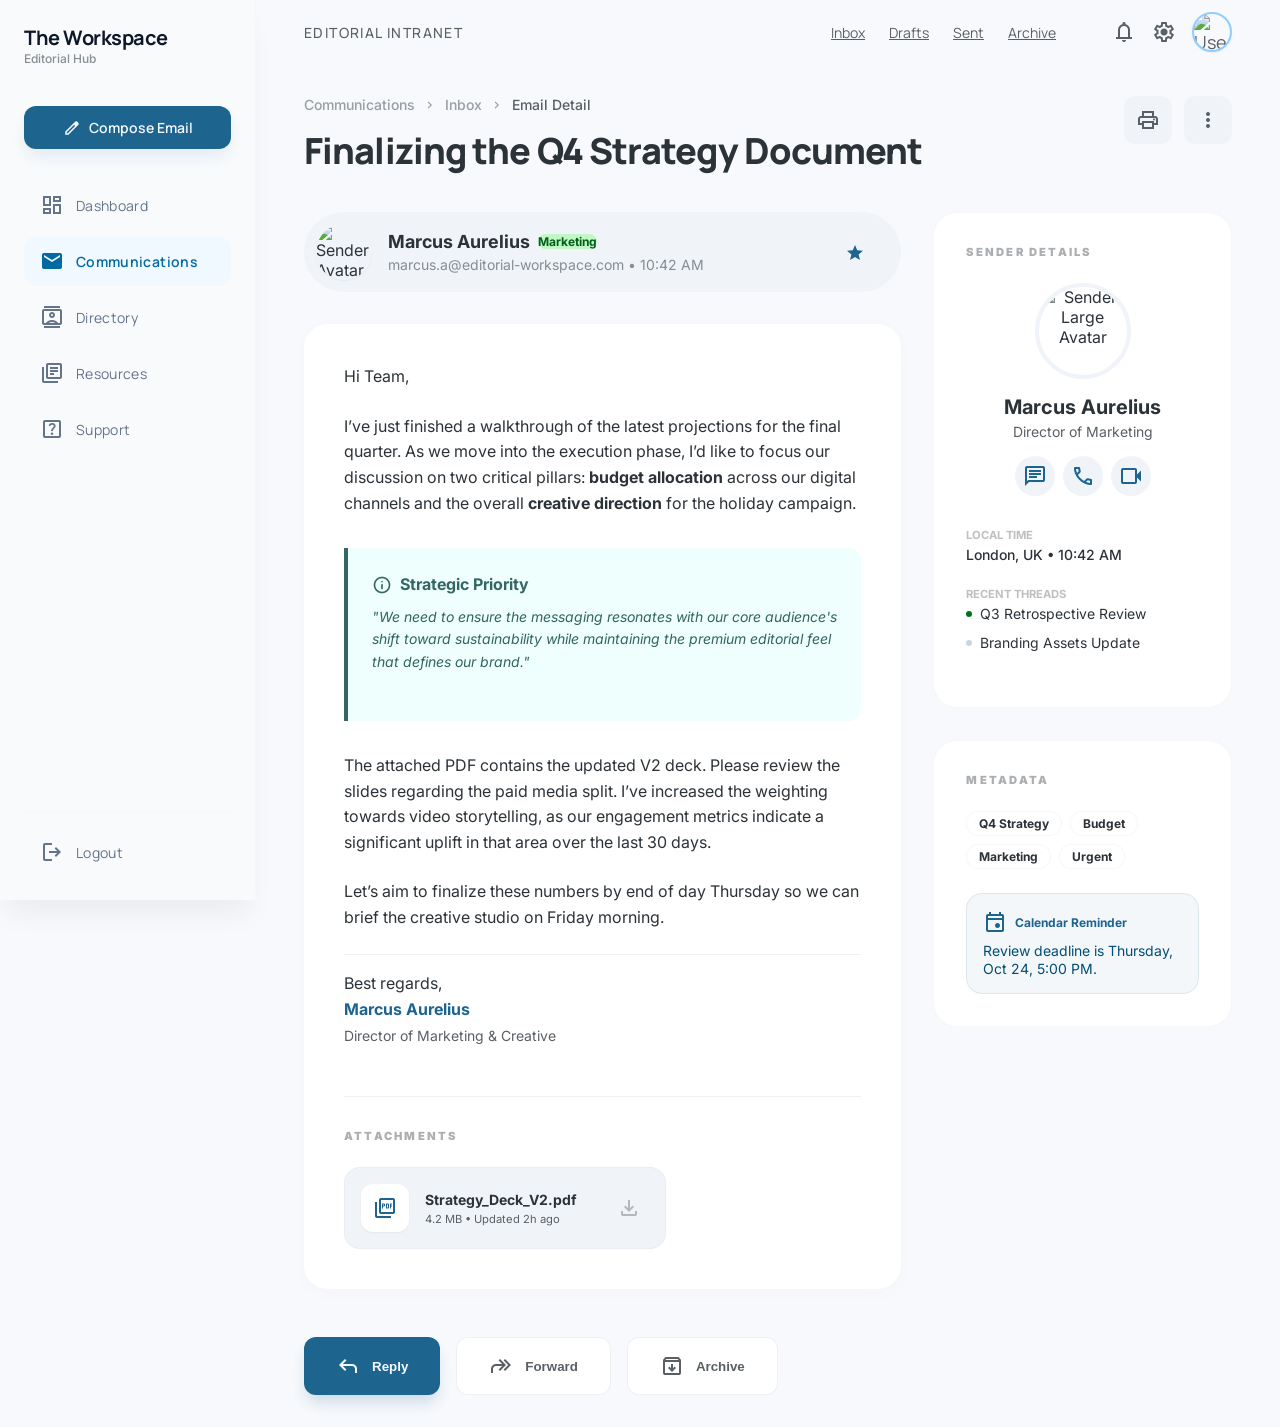
==== commit 12d8d2f5: "Correos extra" ====
--- a/mail/mail.html
+++ b/mail/mail.html
@@ -1,12 +1,16 @@
 <!DOCTYPE html>
 <html class="light" lang="en">
+
 <head>
     <meta charset="utf-8" />
     <meta content="width=device-width, initial-scale=1.0" name="viewport" />
     <title>Email Detail - Editorial Intranet</title>
     <!-- Fonts && Icons -->
-    <link href="https://fonts.googleapis.com/css2?family=Material+Symbols+Outlined:wght,FILL@100..700,0..1&display=swap" rel="stylesheet" />
-    <link href="https://fonts.googleapis.com/css2?family=Inter:wght@400;500;600&family=Manrope:wght@600;700;800&display=swap" rel="stylesheet" />
+    <link href="https://fonts.googleapis.com/css2?family=Material+Symbols+Outlined:wght,FILL@100..700,0..1&display=swap"
+        rel="stylesheet" />
+    <link
+        href="https://fonts.googleapis.com/css2?family=Inter:wght@400;500;600&family=Manrope:wght@600;700;800&display=swap"
+        rel="stylesheet" />
     <!-- Global Styles & Custom Styles -->
     <link rel="stylesheet" href="../styles.css" />
     <link rel="stylesheet" href="mail.css" />
@@ -40,8 +44,9 @@
                 <span class="material-symbols-outlined" data-icon="help_center">help_center</span> Support
             </a>
         </nav>
-        <div class="user-profile" style="border-top: none; padding-top: 1rem; border-top: 1px solid rgba(226, 232, 240, 0.15);">
-             <a class="nav-item" href="#" style="width: 100%;">
+        <div class="user-profile"
+            style="border-top: none; padding-top: 1rem; border-top: 1px solid rgba(226, 232, 240, 0.15);">
+            <a class="nav-item" href="#" style="width: 100%;">
                 <span class="material-symbols-outlined" data-icon="logout">logout</span> Logout
             </a>
         </div>
@@ -67,7 +72,9 @@
                     <button class="icon-btn">
                         <span class="material-symbols-outlined" data-icon="settings">settings</span>
                     </button>
-                    <img alt="User profile" class="avatar" src="https://lh3.googleusercontent.com/aida-public/[base64]" style="border: 2px solid var(--primary-container);" />
+                    <img alt="User profile" class="avatar"
+                        src="https://lh3.googleusercontent.com/aida-public/[base64]"
+                        style="border: 2px solid var(--primary-container);" />
                 </div>
             </div>
         </header>
@@ -110,7 +117,8 @@
                             <p class="sender-mini-meta" id="dyn-mini-meta"></p>
                         </div>
                         <button class="btn-star">
-                            <span class="material-symbols-outlined" data-icon="star" data-weight="fill" style="font-variation-settings: 'FILL' 1;">star</span>
+                            <span class="material-symbols-outlined" data-icon="star" data-weight="fill"
+                                style="font-variation-settings: 'FILL' 1;">star</span>
                         </button>
                     </div>
 
@@ -125,7 +133,8 @@
                             <h3 class="attachments-title">Attachments</h3>
                             <div class="attachment-card">
                                 <div class="attachment-icon-bg">
-                                    <span class="material-symbols-outlined text-primary" id="dyn-attach-icon">picture_as_pdf</span>
+                                    <span class="material-symbols-outlined text-primary"
+                                        id="dyn-attach-icon">picture_as_pdf</span>
                                 </div>
                                 <div class="attachment-info">
                                     <p class="name" id="dyn-attach-name">Document.pdf</p>
@@ -162,9 +171,12 @@
                             <h2 class="sender-detailed-name" id="dyn-large-name"></h2>
                             <p class="sender-detailed-role" id="dyn-large-role"></p>
                             <div class="contact-quick-actions">
-                                <button class="contact-btn"><span class="material-symbols-outlined" data-icon="chat">chat</span></button>
-                                <button class="contact-btn"><span class="material-symbols-outlined" data-icon="call">call</span></button>
-                                <button class="contact-btn"><span class="material-symbols-outlined" data-icon="videocam">videocam</span></button>
+                                <button class="contact-btn"><span class="material-symbols-outlined"
+                                        data-icon="chat">chat</span></button>
+                                <button class="contact-btn"><span class="material-symbols-outlined"
+                                        data-icon="call">call</span></button>
+                                <button class="contact-btn"><span class="material-symbols-outlined"
+                                        data-icon="videocam">videocam</span></button>
                             </div>
                         </div>
 
@@ -206,112 +218,14 @@
         </div>
     </main>
 
-    <!-- Bottom Navigation (Mobile Only) -->
-    <nav class="mobile-nav">
-        <button class="mobile-nav-btn">
-            <span class="material-symbols-outlined" data-icon="dashboard">dashboard</span>
-            <span class="mobile-nav-label">Home</span>
-        </button>
-        <button class="mobile-nav-btn active">
-            <span class="material-symbols-outlined" data-icon="mail" data-weight="fill" style="font-variation-settings: 'FILL' 1;">mail</span>
-            <span class="mobile-nav-label">Inbox</span>
-        </button>
-        <button class="fab-center">
-            <span class="material-symbols-outlined" data-icon="add">add</span>
-        </button>
-        <button class="mobile-nav-btn">
-            <span class="material-symbols-outlined" data-icon="contacts">contacts</span>
-            <span class="mobile-nav-label">People</span>
-        </button>
-        <button class="mobile-nav-btn">
-            <span class="material-symbols-outlined" data-icon="settings">settings</span>
-            <span class="mobile-nav-label">More</span>
-        </button>
-    </nav>
-    
+    <script src="../emails.js"></script>
     <script>
-        // Database of emails derived from correo.html
-        const emails = [
-            {
-                id: 1,
-                sender: "Marcus Aurelius",
-                role: "Director of Marketing",
-                badge: "Marketing",
-                badgeClass: "badge-marketing",
-                subject: "Finalizing the Q4 Strategy Document",
-                time: "10:42 AM",
-                fullTime: "London, UK • 10:42 AM",
-                email: "marcus.a@editorial-workspace.com",
-                avatar: "https://lh3.googleusercontent.com/aida-public/[base64]",
-                largeAvatar: "https://lh3.googleusercontent.com/aida-public/[base64]",
-                content: `<p>Hi Team,</p><p>I’ve just finished a walkthrough of the latest projections for the final quarter. As we move into the execution phase, I’d like to focus our discussion on two critical pillars: <strong>budget allocation</strong> across our digital channels and the overall <strong>creative direction</strong> for the holiday campaign.</p><div class="msg-callout"><h4 class="msg-callout-title"><span class="material-symbols-outlined" data-icon="info">info</span>Strategic Priority</h4><p class="msg-callout-text">"We need to ensure the messaging resonates with our core audience's shift toward sustainability while maintaining the premium editorial feel that defines our brand."</p></div><p>The attached PDF contains the updated V2 deck. Please review the slides regarding the paid media split. I’ve increased the weighting towards video storytelling, as our engagement metrics indicate a significant uplift in that area over the last 30 days.</p><p>Let’s aim to finalize these numbers by end of day Thursday so we can brief the creative studio on Friday morning.</p><p class="msg-signature">Best regards,<br /><span style="font-weight: 700; color: var(--primary);">Marcus Aurelius</span><br /><span style="font-size: 0.875rem; color: var(--on-surface-variant);">Director of Marketing &amp; Creative</span></p>`,
-                hasAttachment: true,
-                attachmentIcon: "picture_as_pdf",
-                attachmentName: "Strategy_Deck_V2.pdf",
-                attachmentMeta: "4.2 MB • Updated 2h ago",
-                tags: ["Q4 Strategy", "Budget", "Marketing", "Urgent"],
-                reminder: "Review deadline is Thursday, Oct 24, 5:00 PM."
-            },
-            {
-                id: 2,
-                sender: "Sarah Lansing",
-                role: "HR Manager",
-                badge: "Human Resources",
-                badgeClass: "badge-hr",
-                subject: "Quarterly Performance Review Schedule",
-                time: "Yesterday, 4:20 PM",
-                fullTime: "New York, US • Yesterday",
-                email: "sarah.l@editorial-workspace.com",
-                avatar: "https://lh3.googleusercontent.com/aida-public/[base64]",
-                largeAvatar: "https://lh3.googleusercontent.com/aida-public/[base64]",
-                content: `<p>Hi everyone,</p><p>Please make sure you've filled out your self-assessment forms by the end of the week. Link is in the portal under employees. We want to make sure everyone has enough time to address their goals and accomplishments from the last quarter before we set up individual 1-on-1s.</p><p class="msg-signature">Thanks,<br /><span style="font-weight: 700; color: var(--primary);">Sarah Lansing</span><br /></p>`,
-                hasAttachment: false,
-                tags: ["HR", "Reviews", "Mandatory"],
-                reminder: "Self-assessment due this Friday."
-            },
-            {
-                id: 3,
-                sender: "David Kim",
-                role: "Lead Engineer",
-                badge: "Engineering",
-                badgeClass: "badge-eng",
-                subject: "Security patch deployed to staging",
-                time: "Oct 24",
-                fullTime: "San Francisco, US • Oct 24",
-                email: "david.k@editorial-workspace.com",
-                avatar: "https://lh3.googleusercontent.com/aida-public/[base64]",
-                largeAvatar: "https://lh3.googleusercontent.com/aida-public/[base64]",
-                content: `<p>Team,</p><p>The critical vulnerability identified in the auth module has been addressed. Please test your respective modules in the staging environment before midnight. The deployment to production is planned for tomorrow morning.</p><div class="msg-callout" style="background-color: rgba(250, 116, 111, 0.1); border-left-color: var(--error);"><h4 class="msg-callout-title" style="color: var(--error);"><span class="material-symbols-outlined" data-icon="warning">warning</span>Critical Priority</h4><p class="msg-callout-text" style="color: #6e0a12;">"Any modules failing tests in staging will delay the production release."</p></div><p class="msg-signature">Best,<br /><span style="font-weight: 700; color: var(--primary);">David Kim</span><br /></p>`,
-                hasAttachment: false,
-                tags: ["Security", "Staging", "Deployment", "Urgent"],
-                reminder: "Test staging environment by midnight."
-            },
-            {
-                id: 4,
-                sender: "Jane Thompson",
-                role: "Head of Operations",
-                badge: "Operations",
-                badgeClass: "badge-ops",
-                subject: "Office renovation update for next week",
-                time: "Oct 23",
-                fullTime: "London, UK • Oct 23",
-                email: "jane.t@editorial-workspace.com",
-                avatar: "https://lh3.googleusercontent.com/aida-public/[base64]",
-                largeAvatar: "https://lh3.googleusercontent.com/aida-public/[base64]",
-                content: `<p>Hello,</p><p>Floor 4 will be partially inaccessible starting Monday morning due to the new layout plan implementation. Please check the seating plan attached to see where your temporary workstation will be located during the week.</p><p class="msg-signature">Thanks for your patience,<br /><span style="font-weight: 700; color: var(--primary);">Jane Thompson</span><br /></p>`,
-                hasAttachment: true,
-                attachmentIcon: "map",
-                attachmentName: "Seating_Plan_Floor4.pdf",
-                attachmentMeta: "1.8 MB",
-                tags: ["Operations", "Office", "Facilities"],
-                reminder: "Check temporary workstation assignment."
-            }
-        ];
+        // Database of emails is now loaded from ../emails.js
 
         // Read the "id" from the query params, default to 1
         const urlParams = new URLSearchParams(window.location.search);
         const emailId = parseInt(urlParams.get('id')) || 1;
-        
+
         // Find the matching email or fallback to the first one
         const email = emails.find(e => e.id === emailId) || emails[0];
 
@@ -367,4 +281,5 @@
         }
     </script>
 </body>
+
 </html>
